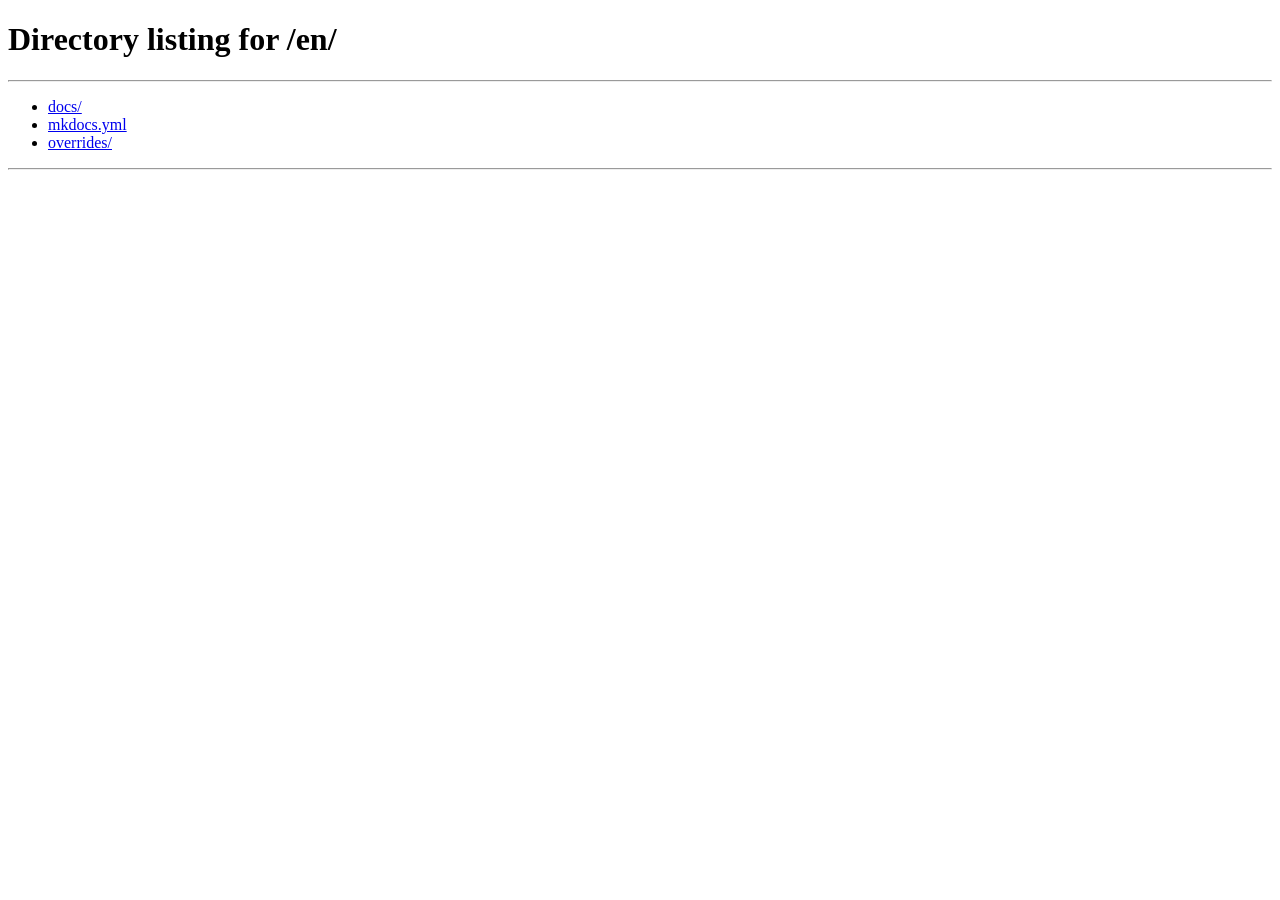
==== index.html @ 4a9e1833 "Initial" ====
<!DOCTYPE html>
<html lang="en">
<head>
    <meta charset="UTF-8">
    <meta name="viewport" content="width=device-width, initial-scale=1.0">
    <title>Redirecting...</title>
    <script>
        (function() {
            const locale = navigator.language || navigator.userLanguage;
            
            if (locale.toLowerCase().includes('ru')) {
                window.location.replace('./ru/');
            } else {
                window.location.replace('./en/');
            }
        })();
    </script>
</head>
<body>
    <p>Redirecting... / Перенаправление...</p>
</body>
</html>
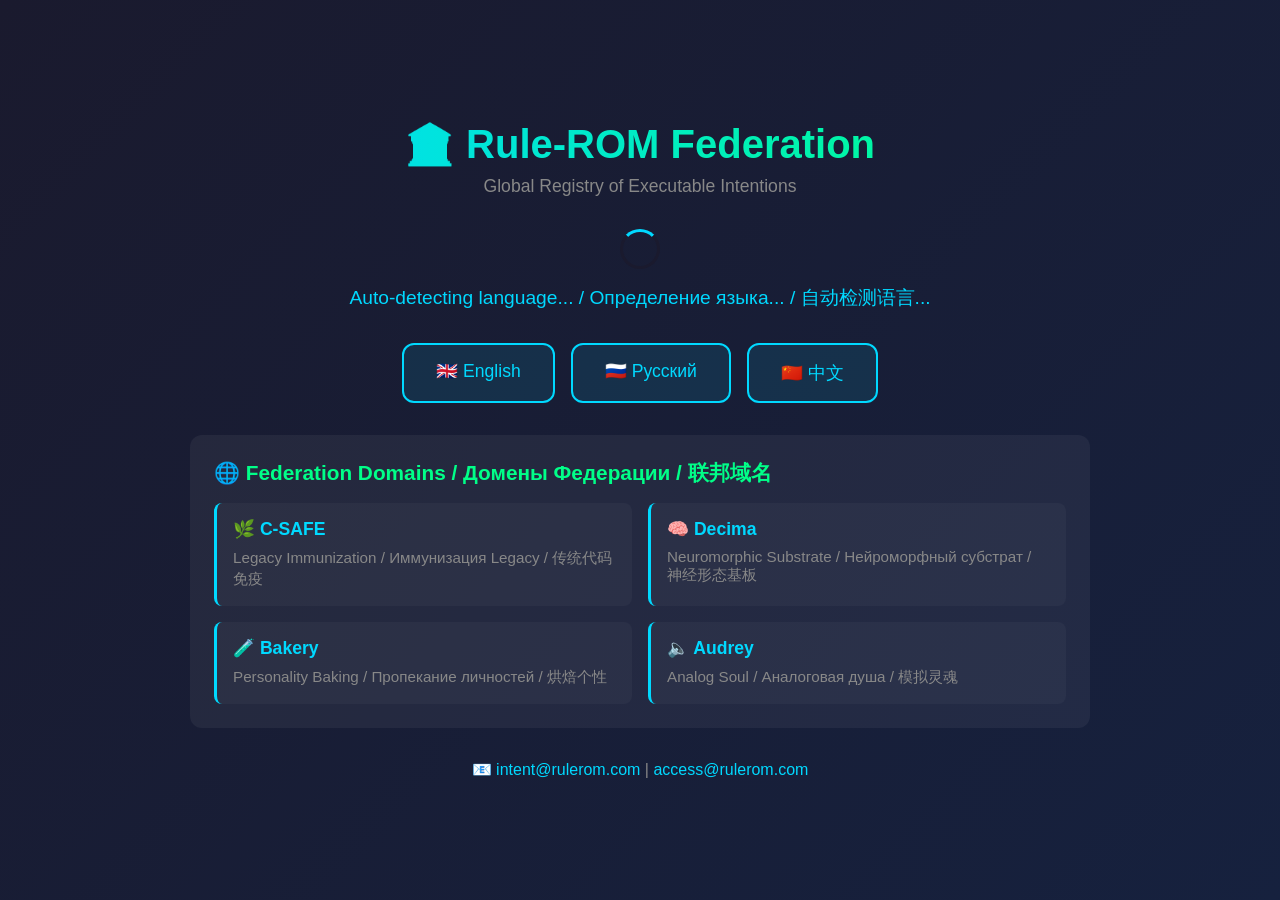
==== commit 493cf3ba: "Update" ====
--- a/index.html
+++ b/index.html
@@ -3,20 +3,191 @@
 <head>
     <meta charset="UTF-8">
     <meta name="viewport" content="width=device-width, initial-scale=1.0">
-    <title>Redirecting...</title>
+    <title>Rule-ROM Federation 🏛️</title>
+    <style>
+        * {
+            margin: 0;
+            padding: 0;
+            box-sizing: border-box;
+        }
+        body {
+            font-family: -apple-system, BlinkMacSystemFont, 'Segoe UI', Roboto, Oxygen, Ubuntu, sans-serif;
+            background: linear-gradient(135deg, #1a1a2e 0%, #16213e 100%);
+            min-height: 100vh;
+            display: flex;
+            align-items: center;
+            justify-content: center;
+            color: #e0e0e0;
+            padding: 1rem;
+        }
+        .container {
+            text-align: center;
+            max-width: 900px;
+            width: 100%;
+        }
+        h1 {
+            font-size: 2.5rem;
+            margin-bottom: 0.5rem;
+            background: linear-gradient(90deg, #00d9ff, #00ff88);
+            -webkit-background-clip: text;
+            -webkit-text-fill-color: transparent;
+        }
+        .subtitle {
+            font-size: 1.1rem;
+            color: #888;
+            margin-bottom: 2rem;
+        }
+        .loading {
+            font-size: 1.2rem;
+            color: #00d9ff;
+            margin: 1.5rem 0;
+        }
+        .spinner {
+            border: 3px solid #1a1a2e;
+            border-top: 3px solid #00d9ff;
+            border-radius: 50%;
+            width: 40px;
+            height: 40px;
+            animation: spin 1s linear infinite;
+            margin: 1rem auto;
+        }
+        @keyframes spin {
+            0% { transform: rotate(0deg); }
+            100% { transform: rotate(360deg); }
+        }
+        .lang-select {
+            margin: 2rem 0;
+            display: flex;
+            gap: 1rem;
+            justify-content: center;
+            flex-wrap: wrap;
+        }
+        .lang-btn {
+            padding: 1rem 2rem;
+            border: 2px solid #00d9ff;
+            background: rgba(0,217,255,0.1);
+            color: #00d9ff;
+            border-radius: 12px;
+            cursor: pointer;
+            font-size: 1.1rem;
+            transition: all 0.3s;
+            text-decoration: none;
+            display: inline-block;
+        }
+        .lang-btn:hover {
+            background: #00d9ff;
+            color: #1a1a2e;
+            transform: translateY(-2px);
+        }
+        .domains {
+            margin-top: 2rem;
+            text-align: left;
+            background: rgba(255,255,255,0.05);
+            padding: 1.5rem;
+            border-radius: 12px;
+        }
+        .domains h3 {
+            margin-bottom: 1rem;
+            color: #00ff88;
+            font-size: 1.3rem;
+        }
+        .domain-grid {
+            display: grid;
+            grid-template-columns: repeat(auto-fit, minmax(280px, 1fr));
+            gap: 1rem;
+        }
+        .domain-item {
+            padding: 1rem;
+            background: rgba(255,255,255,0.03);
+            border-radius: 8px;
+            border-left: 3px solid #00d9ff;
+        }
+        .domain-item a {
+            color: #00d9ff;
+            text-decoration: none;
+            font-weight: bold;
+            font-size: 1.1rem;
+        }
+        .domain-item a:hover {
+            text-decoration: underline;
+        }
+        .domain-item p {
+            color: #888;
+            margin-top: 0.5rem;
+            font-size: 0.95rem;
+        }
+        .contact {
+            margin-top: 2rem;
+            color: #888;
+        }
+        .contact a {
+            color: #00d9ff;
+            text-decoration: none;
+        }
+    </style>
+</head>
+<body>
+    <div class="container">
+        <h1>🏛️ Rule-ROM Federation</h1>
+        <p class="subtitle">Global Registry of Executable Intentions</p>
+        
+        <div class="loading" id="loading">
+            <div class="spinner"></div>
+            <p>Auto-detecting language... / Определение языка... / 自动检测语言...</p>
+        </div>
+        
+        <div class="lang-select">
+            <a href="/en/" class="lang-btn">🇬🇧 English</a>
+            <a href="/ru/" class="lang-btn">🇷🇺 Русский</a>
+            <a href="/zh/" class="lang-btn">🇨🇳 中文</a>
+        </div>
+        
+        <div class="domains">
+            <h3>🌐 Federation Domains / Домены Федерации / 联邦域名</h3>
+            <div class="domain-grid">
+                <div class="domain-item">
+                    <a href="https://c-safe.rulerom.com">🌿 C-SAFE</a>
+                    <p>Legacy Immunization / Иммунизация Legacy / 传统代码免疫</p>
+                </div>
+                <div class="domain-item">
+                    <a href="https://decima.rulerom.com">🧠 Decima</a>
+                    <p>Neuromorphic Substrate / Нейроморфный субстрат / 神经形态基板</p>
+                </div>
+                <div class="domain-item">
+                    <a href="https://bakery.rulerom.com">🧪 Bakery</a>
+                    <p>Personality Baking / Пропекание личностей / 烘焙个性</p>
+                </div>
+                <div class="domain-item">
+                    <a href="https://audrey.rulerom.com">🔈 Audrey</a>
+                    <p>Analog Soul / Аналоговая душа / 模拟灵魂</p>
+                </div>
+            </div>
+        </div>
+        
+        <div class="contact">
+            <p>📧 <a href="mailto:intent@rulerom.com">intent@rulerom.com</a> | <a href="mailto:access@rulerom.com">access@rulerom.com</a></p>
+        </div>
+    </div>
+    
     <script>
+        // Авто-выбор языка на основе Accept-Language
         (function() {
-            const locale = navigator.language || navigator.userLanguage;
+            const userLang = navigator.language || navigator.userLanguage;
+            const lang = userLang.split('-')[0].toLowerCase();
             
-            if (locale.toLowerCase().includes('ru')) {
-                window.location.replace('./ru/');
-            } else {
-                window.location.replace('./en/');
+            let redirectUrl = '/en/'; // По умолчанию
+            
+            if (lang === 'ru' || lang === 'uk' || lang === 'be' || lang === 'bg' || lang === 'sr') {
+                redirectUrl = '/ru/';
+            } else if (lang === 'zh' || lang === 'cn' || lang === 'tw') {
+                redirectUrl = '/zh/';
             }
+            
+            // Редирект через 2 секунды
+            setTimeout(() => {
+                window.location.href = redirectUrl;
+            }, 2000);
         })();
     </script>
-</head>
-<body>
-    <p>Redirecting... / Перенаправление...</p>
 </body>
 </html>
